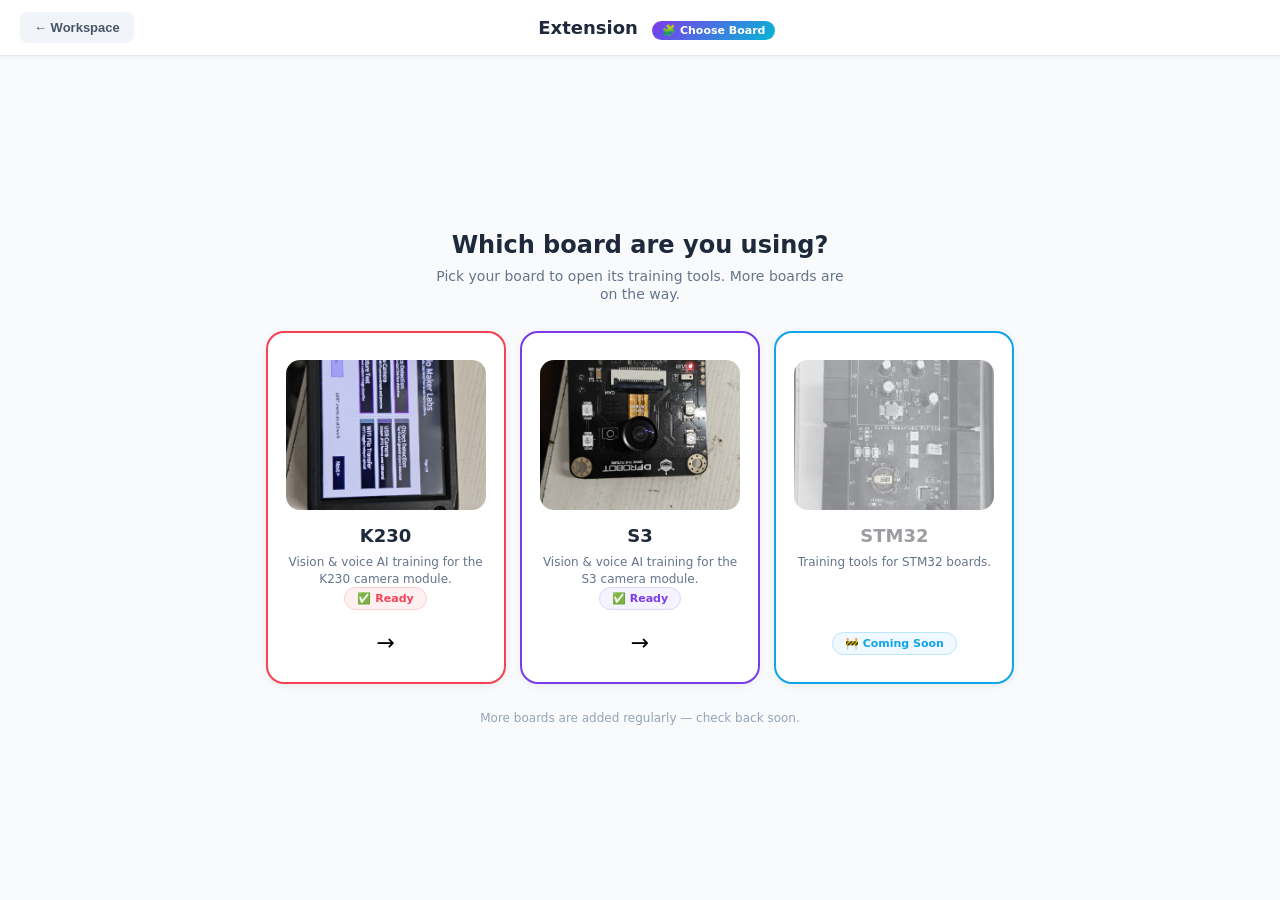
==== board.html @ ba00fbd4 "add extention function" ====
<!DOCTYPE html>
<html lang="en">

<head>
    <meta charset="utf-8" />
    <meta name="viewport" content="width=device-width, initial-scale=1" />
    <title>Curio Labs — Choose Board</title>
    <style>
        * {
            box-sizing: border-box;
            margin: 0;
            padding: 0;
        }

        html,
        body {
            width: 100%;
            height: 100%;
        }

        body {
            font-family: system-ui, -apple-system, sans-serif;
            background: #f8fafc;
            display: flex;
            flex-direction: column;
            overflow: hidden;
        }

        /* ── Header ── */
        .header {
            display: flex;
            align-items: center;
            justify-content: space-between;
            background: #fff;
            padding: clamp(6px, 1.6vmin, 12px) clamp(10px, 2.6vmin, 20px);
            border-bottom: 1px solid #e2e8f0;
            box-shadow: 0 1px 4px rgba(0, 0, 0, .06);
            flex-shrink: 0;
        }

        .back-btn {
            padding: clamp(4px, 1.2vmin, 8px) clamp(8px, 2vmin, 14px);
            background: #f1f5f9;
            border: none;
            border-radius: 8px;
            cursor: pointer;
            font-size: clamp(10px, 2vmin, 13px);
            font-weight: 600;
            color: #475569;
            white-space: nowrap;
        }

        .back-btn:hover {
            background: #e2e8f0;
        }

        .header h1 {
            font-size: clamp(13px, 2.6vmin, 18px);
            font-weight: 700;
            color: #1e293b;
            white-space: nowrap;
        }

        .header-badge {
            font-size: clamp(9px, 1.8vmin, 11px);
            font-weight: 700;
            background: linear-gradient(135deg, #7c3aed, #06b6d4);
            color: #fff;
            padding: 3px 10px;
            border-radius: 10px;
            margin-left: 8px;
            white-space: nowrap;
        }

        /* ── Main content ── */
        .content {
            flex: 1;
            display: flex;
            flex-direction: column;
            align-items: center;
            justify-content: center;
            padding: clamp(8px, 3vmin, 32px) clamp(6px, 3vmin, 20px);
            gap: clamp(10px, 3vmin, 32px);
            overflow-y: auto;
            min-height: 0;
            width: 100%;
        }

        .heading {
            text-align: center;
        }

        .heading h2 {
            font-size: clamp(15px, 3.4vmin, 24px);
            font-weight: 800;
            color: #1e293b;
            margin-bottom: clamp(2px, 1vmin, 8px);
        }

        .heading p {
            font-size: clamp(10px, 2vmin, 14px);
            color: #64748b;
            max-width: 420px;
            line-height: 1.3;
        }

        /* ── Card grid ── */
        .cards {
            display: flex;
            flex-direction: row;
            flex-wrap: nowrap;
            gap: clamp(4px, 1.6vmin, 24px);
            justify-content: center;
            width: 100%;
        }

        .card {
            flex: 1 1 0;
            width: 0;
            max-width: 240px;
            min-width: 0;
            word-wrap: break-word;
            overflow-wrap: break-word;
            background: #fff;
            border: 2px solid #e2e8f0;
            border-radius: clamp(8px, 2vmin, 20px);
            padding: clamp(8px, 3vmin, 28px) clamp(4px, 2vmin, 20px);
            text-align: center;
            cursor: pointer;
            transition: all .2s ease;
            box-shadow: 0 2px 8px rgba(0, 0, 0, .06);
            position: relative;
            overflow: hidden;
            display: flex;
            flex-direction: column;
            animation: fadeUp .35s ease both;
        }

        .card::before {
            content: '';
            position: absolute;
            inset: 0;
            opacity: 0;
            transition: opacity .2s;
            border-radius: 18px;
        }

        .card:hover {
            transform: translateY(-4px);
            box-shadow: 0 12px 32px rgba(0, 0, 0, .12);
        }

        .card:active {
            transform: translateY(-1px);
        }

        /* K230 — active/ready board */
        .card-k230 {
            border-color: #f54254;
            animation-delay: .05s;
        }

        .card-k230::before {
            background: linear-gradient(135deg, #fff1f2, #fff);
        }

        .card-k230:hover {
            border-color: #f54254;
        }

        /* STM32 — coming soon */
        .card-stm32 {
            border-color: #0ea5e9;
            animation-delay: .15s;
        }

        .card-stm32::before {
            background: linear-gradient(135deg, #f0f9ff, #fff);
        }

        /* S3 — active/ready board */
        .card-s3 {
            border-color: #7c3aed;
            animation-delay: .25s;
        }

        .card-s3::before {
            background: linear-gradient(135deg, #f5f3ff, #fff);
        }

        /* Disabled (coming-soon) boards aren't clickable */
        .card-disabled {
            cursor: not-allowed;
        }

        .card-disabled:hover {
            transform: none;
            box-shadow: 0 2px 8px rgba(0, 0, 0, .06);
        }

        .card-disabled .board-img,
        .card-disabled .card-title {
            opacity: .45;
            filter: grayscale(60%);
        }

        .board-img-wrap {
            width: 100%;
            aspect-ratio: 4 / 3;
            border-radius: clamp(6px, 1.6vmin, 14px);
            overflow: hidden;
            background: #f1f5f9;
            margin-bottom: clamp(6px, 2vmin, 16px);
            position: relative;
            z-index: 1;
        }

        .board-img {
            width: 100%;
            height: 100%;
            object-fit: cover;
            display: block;
        }

        .card-title {
            font-size: clamp(9px, 3vmin, 18px);
            font-weight: 800;
            color: #1e293b;
            margin-bottom: clamp(2px, 1.5vmin, 8px);
            position: relative;
            z-index: 1;
            line-height: 1.15;
        }

        .card-desc {
            font-size: clamp(7px, 2vmin, 12px);
            color: #64748b;
            line-height: 1.35;
            position: relative;
            z-index: 1;
        }

        .card-badge {
            display: inline-block;
            align-self: center;
            margin-top: auto;
            padding: clamp(2px, 0.8vmin, 4px) clamp(4px, 1.8vmin, 12px);
            border-radius: 20px;
            font-size: clamp(6px, 1.6vmin, 11px);
            font-weight: 700;
            position: relative;
            z-index: 1;
            white-space: nowrap;
        }

        .card-k230 .card-badge {
            background: #fff1f2;
            color: #f54254;
            border: 1px solid #fecdd3;
        }

        .card-stm32 .card-badge {
            background: #f0f9ff;
            color: #0ea5e9;
            border: 1px solid #bae6fd;
        }

        .card-s3 .card-badge {
            background: #f5f3ff;
            color: #7c3aed;
            border: 1px solid #ddd6fe;
        }

        .card-arrow {
            margin-top: clamp(4px, 2.4vmin, 20px);
            font-size: clamp(12px, 3vmin, 22px);
            position: relative;
            z-index: 1;
            transition: transform .2s;
        }

        .card:hover .card-arrow {
            transform: translateX(4px);
        }

        /* ── Bottom hint ── */
        .hint {
            font-size: clamp(9px, 1.8vmin, 12px);
            color: #94a3b8;
            text-align: center;
        }

        /* Animation on load */
        @keyframes fadeUp {
            from {
                opacity: 0;
                transform: translateY(20px);
            }

            to {
                opacity: 1;
                transform: translateY(0);
            }
        }

        /* ── Very small / very short screens (extra safety net) ── */
        @media screen and (max-width: 340px),
        screen and (max-height: 380px) {
            .content {
                gap: 6px;
                padding: 6px 4px;
            }

            .heading p {
                display: none;
            }
        }
    </style>
</head>

<body>

    <div class="header">
        <button class="back-btn" onclick="goBack()">← Workspace</button>
        <h1>Extension <span class="header-badge">🧩 Choose Board</span></h1>
        <div style="width:80px"></div><!-- spacer -->
    </div>

    <div class="content">
        <div class="heading">
            <h2>Which board are you using?</h2>
            <p>Pick your board to open its training tools. More boards are on the way.</p>
        </div>

        <div class="cards">

            <!-- K230 — ready -->
            <div class="card card-k230" onclick="openK230()">
                <div class="board-img-wrap">
                    <img class="board-img" src="img/k230.jpeg" alt="K230 board">
                </div>
                <div class="card-title">K230</div>
                <div class="card-desc">
                    Vision &amp; voice AI training for the K230 camera module.
                </div>
                <span class="card-badge">✅ Ready</span>
                <div class="card-arrow">→</div>
            </div>



            <!-- S3 — ready -->
            <div class="card card-s3" onclick="openS3()">
                <div class="board-img-wrap">
                    <img class="board-img" src="img/s3.jpeg" alt="S3 board">
                </div>
                <div class="card-title">S3</div>
                <div class="card-desc">
                    Vision &amp; voice AI training for the S3 camera module.
                </div>
                <span class="card-badge">✅ Ready</span>
                <div class="card-arrow">→</div>
            </div>
            <!-- STM32 — coming soon -->
            <div class="card card-stm32 card-disabled" title="STM32 support is coming soon">
                <div class="board-img-wrap">
                    <img class="board-img" src="img/stm32.jpeg" alt="STM32 board">
                </div>
                <div class="card-title">STM32</div>
                <div class="card-desc">
                    Training tools for STM32 boards.
                </div>
                <span class="card-badge">🚧 Coming Soon</span>
            </div>
        </div>

        <div class="hint">
            More boards are added regularly — check back soon.
        </div>
    </div>

    <script>
        'use strict';

        function send(type, extra) {
            const payload = JSON.stringify({ type, ...extra });
            if (window.ReactNativeWebView) {
                window.ReactNativeWebView.postMessage(payload);
            } else if (window.parent !== window) {
                window.parent.postMessage(payload, '*');
                window.opener?.postMessage(payload, '*');
            } else {
                // Standalone browser — navigate directly back to the workspace
                if (type === 'BOARD_SELECTED') window.location.href = 'index.html';
                if (type === 'CLOSE_BOARD') window.location.href = 'index.html';
            }
        }

        function openK230() {
            // K230 is ready — tag the workspace and return to it. Training is
            // launched later from the "K230 AI Vision" category's Train button.
            // (localStorage write is a fallback for standalone-browser mode,
            // where there's no parent/iframe to postMessage to.)
            try { localStorage.setItem('blockly_selected_board', 'k230'); } catch (e) { }
            send('BOARD_SELECTED', { board: 'k230' });
        }

        function openS3() {
            // S3 is ready — tag the workspace and return to it. Training is
            // launched later from the "S3 AI Vision" category's Train button.
            try { localStorage.setItem('blockly_selected_board', 's3'); } catch (e) { }
            send('BOARD_SELECTED', { board: 's3' });
        }

        function goBack() {
            send('CLOSE_BOARD');
        }
    </script>
    <script>
        // Fix 100vh on Android Expo WebView — set body height to actual visible height
        if (window.ReactNativeWebView) {
            function _fixBodyH() { document.body.style.height = window.innerHeight + 'px'; }
            _fixBodyH();
            window.addEventListener('resize', _fixBodyH);
        }
    </script>
</body>

</html>
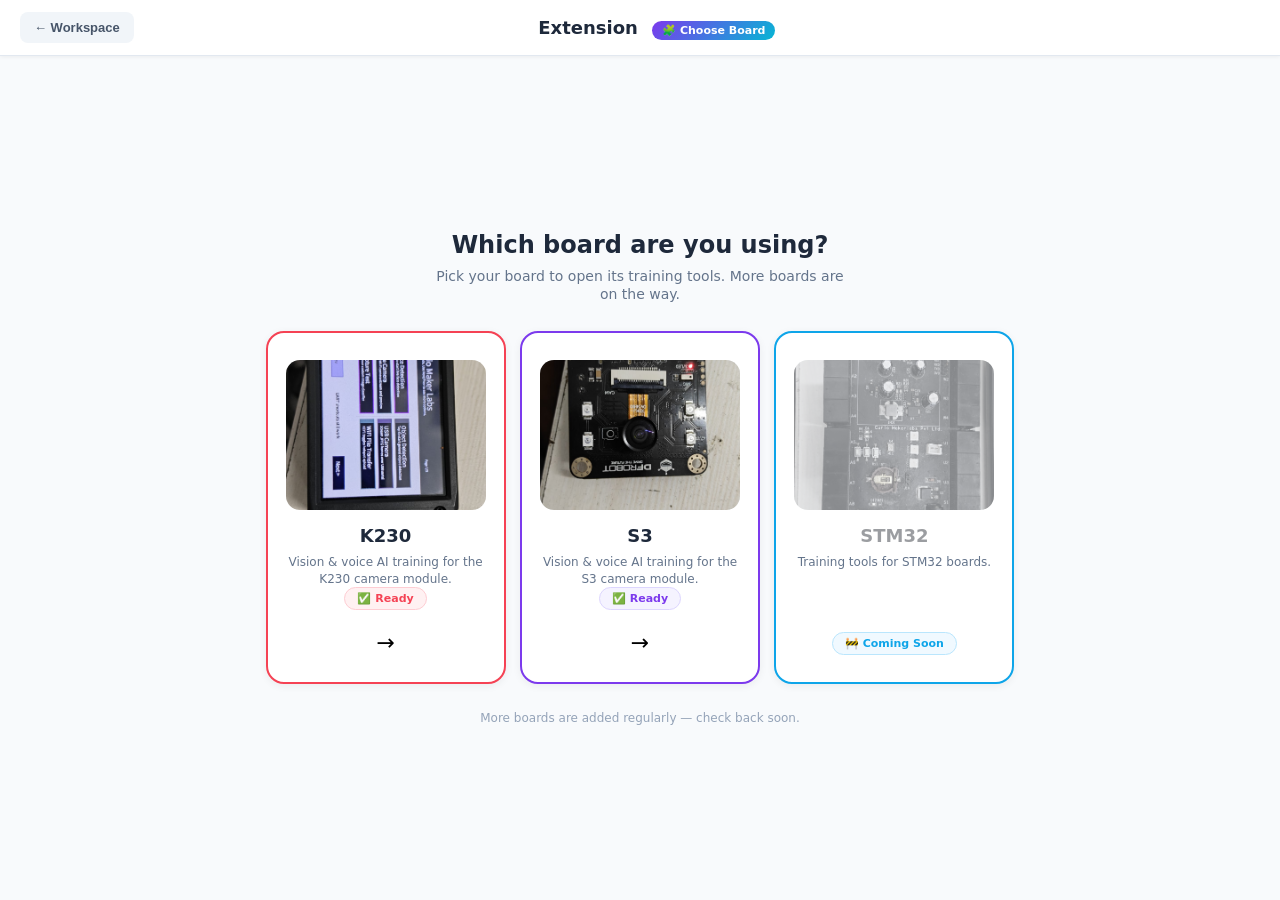
==== commit f253e27b: "fix extention" ====
--- a/board.html
+++ b/board.html
@@ -5,317 +5,7 @@
     <meta charset="utf-8" />
     <meta name="viewport" content="width=device-width, initial-scale=1" />
     <title>Curio Labs — Choose Board</title>
-    <style>
-        * {
-            box-sizing: border-box;
-            margin: 0;
-            padding: 0;
-        }
-
-        html,
-        body {
-            width: 100%;
-            height: 100%;
-        }
-
-        body {
-            font-family: system-ui, -apple-system, sans-serif;
-            background: #f8fafc;
-            display: flex;
-            flex-direction: column;
-            overflow: hidden;
-        }
-
-        /* ── Header ── */
-        .header {
-            display: flex;
-            align-items: center;
-            justify-content: space-between;
-            background: #fff;
-            padding: clamp(6px, 1.6vmin, 12px) clamp(10px, 2.6vmin, 20px);
-            border-bottom: 1px solid #e2e8f0;
-            box-shadow: 0 1px 4px rgba(0, 0, 0, .06);
-            flex-shrink: 0;
-        }
-
-        .back-btn {
-            padding: clamp(4px, 1.2vmin, 8px) clamp(8px, 2vmin, 14px);
-            background: #f1f5f9;
-            border: none;
-            border-radius: 8px;
-            cursor: pointer;
-            font-size: clamp(10px, 2vmin, 13px);
-            font-weight: 600;
-            color: #475569;
-            white-space: nowrap;
-        }
-
-        .back-btn:hover {
-            background: #e2e8f0;
-        }
-
-        .header h1 {
-            font-size: clamp(13px, 2.6vmin, 18px);
-            font-weight: 700;
-            color: #1e293b;
-            white-space: nowrap;
-        }
-
-        .header-badge {
-            font-size: clamp(9px, 1.8vmin, 11px);
-            font-weight: 700;
-            background: linear-gradient(135deg, #7c3aed, #06b6d4);
-            color: #fff;
-            padding: 3px 10px;
-            border-radius: 10px;
-            margin-left: 8px;
-            white-space: nowrap;
-        }
-
-        /* ── Main content ── */
-        .content {
-            flex: 1;
-            display: flex;
-            flex-direction: column;
-            align-items: center;
-            justify-content: center;
-            padding: clamp(8px, 3vmin, 32px) clamp(6px, 3vmin, 20px);
-            gap: clamp(10px, 3vmin, 32px);
-            overflow-y: auto;
-            min-height: 0;
-            width: 100%;
-        }
-
-        .heading {
-            text-align: center;
-        }
-
-        .heading h2 {
-            font-size: clamp(15px, 3.4vmin, 24px);
-            font-weight: 800;
-            color: #1e293b;
-            margin-bottom: clamp(2px, 1vmin, 8px);
-        }
-
-        .heading p {
-            font-size: clamp(10px, 2vmin, 14px);
-            color: #64748b;
-            max-width: 420px;
-            line-height: 1.3;
-        }
-
-        /* ── Card grid ── */
-        .cards {
-            display: flex;
-            flex-direction: row;
-            flex-wrap: nowrap;
-            gap: clamp(4px, 1.6vmin, 24px);
-            justify-content: center;
-            width: 100%;
-        }
-
-        .card {
-            flex: 1 1 0;
-            width: 0;
-            max-width: 240px;
-            min-width: 0;
-            word-wrap: break-word;
-            overflow-wrap: break-word;
-            background: #fff;
-            border: 2px solid #e2e8f0;
-            border-radius: clamp(8px, 2vmin, 20px);
-            padding: clamp(8px, 3vmin, 28px) clamp(4px, 2vmin, 20px);
-            text-align: center;
-            cursor: pointer;
-            transition: all .2s ease;
-            box-shadow: 0 2px 8px rgba(0, 0, 0, .06);
-            position: relative;
-            overflow: hidden;
-            display: flex;
-            flex-direction: column;
-            animation: fadeUp .35s ease both;
-        }
-
-        .card::before {
-            content: '';
-            position: absolute;
-            inset: 0;
-            opacity: 0;
-            transition: opacity .2s;
-            border-radius: 18px;
-        }
-
-        .card:hover {
-            transform: translateY(-4px);
-            box-shadow: 0 12px 32px rgba(0, 0, 0, .12);
-        }
-
-        .card:active {
-            transform: translateY(-1px);
-        }
-
-        /* K230 — active/ready board */
-        .card-k230 {
-            border-color: #f54254;
-            animation-delay: .05s;
-        }
-
-        .card-k230::before {
-            background: linear-gradient(135deg, #fff1f2, #fff);
-        }
-
-        .card-k230:hover {
-            border-color: #f54254;
-        }
-
-        /* STM32 — coming soon */
-        .card-stm32 {
-            border-color: #0ea5e9;
-            animation-delay: .15s;
-        }
-
-        .card-stm32::before {
-            background: linear-gradient(135deg, #f0f9ff, #fff);
-        }
-
-        /* S3 — active/ready board */
-        .card-s3 {
-            border-color: #7c3aed;
-            animation-delay: .25s;
-        }
-
-        .card-s3::before {
-            background: linear-gradient(135deg, #f5f3ff, #fff);
-        }
-
-        /* Disabled (coming-soon) boards aren't clickable */
-        .card-disabled {
-            cursor: not-allowed;
-        }
-
-        .card-disabled:hover {
-            transform: none;
-            box-shadow: 0 2px 8px rgba(0, 0, 0, .06);
-        }
-
-        .card-disabled .board-img,
-        .card-disabled .card-title {
-            opacity: .45;
-            filter: grayscale(60%);
-        }
-
-        .board-img-wrap {
-            width: 100%;
-            aspect-ratio: 4 / 3;
-            border-radius: clamp(6px, 1.6vmin, 14px);
-            overflow: hidden;
-            background: #f1f5f9;
-            margin-bottom: clamp(6px, 2vmin, 16px);
-            position: relative;
-            z-index: 1;
-        }
-
-        .board-img {
-            width: 100%;
-            height: 100%;
-            object-fit: cover;
-            display: block;
-        }
-
-        .card-title {
-            font-size: clamp(9px, 3vmin, 18px);
-            font-weight: 800;
-            color: #1e293b;
-            margin-bottom: clamp(2px, 1.5vmin, 8px);
-            position: relative;
-            z-index: 1;
-            line-height: 1.15;
-        }
-
-        .card-desc {
-            font-size: clamp(7px, 2vmin, 12px);
-            color: #64748b;
-            line-height: 1.35;
-            position: relative;
-            z-index: 1;
-        }
-
-        .card-badge {
-            display: inline-block;
-            align-self: center;
-            margin-top: auto;
-            padding: clamp(2px, 0.8vmin, 4px) clamp(4px, 1.8vmin, 12px);
-            border-radius: 20px;
-            font-size: clamp(6px, 1.6vmin, 11px);
-            font-weight: 700;
-            position: relative;
-            z-index: 1;
-            white-space: nowrap;
-        }
-
-        .card-k230 .card-badge {
-            background: #fff1f2;
-            color: #f54254;
-            border: 1px solid #fecdd3;
-        }
-
-        .card-stm32 .card-badge {
-            background: #f0f9ff;
-            color: #0ea5e9;
-            border: 1px solid #bae6fd;
-        }
-
-        .card-s3 .card-badge {
-            background: #f5f3ff;
-            color: #7c3aed;
-            border: 1px solid #ddd6fe;
-        }
-
-        .card-arrow {
-            margin-top: clamp(4px, 2.4vmin, 20px);
-            font-size: clamp(12px, 3vmin, 22px);
-            position: relative;
-            z-index: 1;
-            transition: transform .2s;
-        }
-
-        .card:hover .card-arrow {
-            transform: translateX(4px);
-        }
-
-        /* ── Bottom hint ── */
-        .hint {
-            font-size: clamp(9px, 1.8vmin, 12px);
-            color: #94a3b8;
-            text-align: center;
-        }
-
-        /* Animation on load */
-        @keyframes fadeUp {
-            from {
-                opacity: 0;
-                transform: translateY(20px);
-            }
-
-            to {
-                opacity: 1;
-                transform: translateY(0);
-            }
-        }
-
-        /* ── Very small / very short screens (extra safety net) ── */
-        @media screen and (max-width: 340px),
-        screen and (max-height: 380px) {
-            .content {
-                gap: 6px;
-                padding: 6px 4px;
-            }
-
-            .heading p {
-                display: none;
-            }
-        }
-    </style>
+  <link rel="stylesheet" href="css/board.css" />
 </head>
 
 <body>
@@ -379,8 +69,7 @@
         </div>
     </div>
 
-    <script>
-        'use strict';
+<script>        'use strict';
 
         function send(type, extra) {
             const payload = JSON.stringify({ type, ...extra });
@@ -396,19 +85,32 @@
             }
         }
 
+        function addSelectedBoard(board) {
+            try {
+                let boards = JSON.parse(localStorage.getItem('blockly_selected_boards') || 'null');
+                if (!boards) {
+                    let legacy = localStorage.getItem('blockly_selected_board');
+                    boards = legacy ? [legacy] : [];
+                }
+                if (!boards.includes(board)) boards.push(board);
+                localStorage.setItem('blockly_selected_boards', JSON.stringify(boards));
+                localStorage.setItem('blockly_selected_board', board);
+            } catch (e) { }
+        }
+
         function openK230() {
             // K230 is ready — tag the workspace and return to it. Training is
             // launched later from the "K230 AI Vision" category's Train button.
             // (localStorage write is a fallback for standalone-browser mode,
             // where there's no parent/iframe to postMessage to.)
-            try { localStorage.setItem('blockly_selected_board', 'k230'); } catch (e) { }
+            addSelectedBoard('k230');
             send('BOARD_SELECTED', { board: 'k230' });
         }
 
         function openS3() {
             // S3 is ready — tag the workspace and return to it. Training is
             // launched later from the "S3 AI Vision" category's Train button.
-            try { localStorage.setItem('blockly_selected_board', 's3'); } catch (e) { }
+            addSelectedBoard('s3');
             send('BOARD_SELECTED', { board: 's3' });
         }
 
@@ -416,8 +118,7 @@
             send('CLOSE_BOARD');
         }
     </script>
-    <script>
-        // Fix 100vh on Android Expo WebView — set body height to actual visible height
+<script>        // Fix 100vh on Android Expo WebView — set body height to actual visible height
         if (window.ReactNativeWebView) {
             function _fixBodyH() { document.body.style.height = window.innerHeight + 'px'; }
             _fixBodyH();
--- a/css/board.css
+++ b/css/board.css
@@ -0,0 +1,310 @@
+        * {
+            box-sizing: border-box;
+            margin: 0;
+            padding: 0;
+        }
+
+        html,
+        body {
+            width: 100%;
+            height: 100%;
+        }
+
+        body {
+            font-family: system-ui, -apple-system, sans-serif;
+            background: #f8fafc;
+            display: flex;
+            flex-direction: column;
+            overflow: hidden;
+        }
+
+        /* ── Header ── */
+        .header {
+            display: flex;
+            align-items: center;
+            justify-content: space-between;
+            background: #fff;
+            padding: clamp(6px, 1.6vmin, 12px) clamp(10px, 2.6vmin, 20px);
+            border-bottom: 1px solid #e2e8f0;
+            box-shadow: 0 1px 4px rgba(0, 0, 0, .06);
+            flex-shrink: 0;
+        }
+
+        .back-btn {
+            padding: clamp(4px, 1.2vmin, 8px) clamp(8px, 2vmin, 14px);
+            background: #f1f5f9;
+            border: none;
+            border-radius: 8px;
+            cursor: pointer;
+            font-size: clamp(10px, 2vmin, 13px);
+            font-weight: 600;
+            color: #475569;
+            white-space: nowrap;
+        }
+
+        .back-btn:hover {
+            background: #e2e8f0;
+        }
+
+        .header h1 {
+            font-size: clamp(13px, 2.6vmin, 18px);
+            font-weight: 700;
+            color: #1e293b;
+            white-space: nowrap;
+        }
+
+        .header-badge {
+            font-size: clamp(9px, 1.8vmin, 11px);
+            font-weight: 700;
+            background: linear-gradient(135deg, #7c3aed, #06b6d4);
+            color: #fff;
+            padding: 3px 10px;
+            border-radius: 10px;
+            margin-left: 8px;
+            white-space: nowrap;
+        }
+
+        /* ── Main content ── */
+        .content {
+            flex: 1;
+            display: flex;
+            flex-direction: column;
+            align-items: center;
+            justify-content: center;
+            padding: clamp(8px, 3vmin, 32px) clamp(6px, 3vmin, 20px);
+            gap: clamp(10px, 3vmin, 32px);
+            overflow-y: auto;
+            min-height: 0;
+            width: 100%;
+        }
+
+        .heading {
+            text-align: center;
+        }
+
+        .heading h2 {
+            font-size: clamp(15px, 3.4vmin, 24px);
+            font-weight: 800;
+            color: #1e293b;
+            margin-bottom: clamp(2px, 1vmin, 8px);
+        }
+
+        .heading p {
+            font-size: clamp(10px, 2vmin, 14px);
+            color: #64748b;
+            max-width: 420px;
+            line-height: 1.3;
+        }
+
+        /* ── Card grid ── */
+        .cards {
+            display: flex;
+            flex-direction: row;
+            flex-wrap: nowrap;
+            gap: clamp(4px, 1.6vmin, 24px);
+            justify-content: center;
+            width: 100%;
+        }
+
+        .card {
+            flex: 1 1 0;
+            width: 0;
+            max-width: 240px;
+            min-width: 0;
+            word-wrap: break-word;
+            overflow-wrap: break-word;
+            background: #fff;
+            border: 2px solid #e2e8f0;
+            border-radius: clamp(8px, 2vmin, 20px);
+            padding: clamp(8px, 3vmin, 28px) clamp(4px, 2vmin, 20px);
+            text-align: center;
+            cursor: pointer;
+            transition: all .2s ease;
+            box-shadow: 0 2px 8px rgba(0, 0, 0, .06);
+            position: relative;
+            overflow: hidden;
+            display: flex;
+            flex-direction: column;
+            animation: fadeUp .35s ease both;
+        }
+
+        .card::before {
+            content: '';
+            position: absolute;
+            inset: 0;
+            opacity: 0;
+            transition: opacity .2s;
+            border-radius: 18px;
+        }
+
+        .card:hover {
+            transform: translateY(-4px);
+            box-shadow: 0 12px 32px rgba(0, 0, 0, .12);
+        }
+
+        .card:active {
+            transform: translateY(-1px);
+        }
+
+        /* K230 — active/ready board */
+        .card-k230 {
+            border-color: #f54254;
+            animation-delay: .05s;
+        }
+
+        .card-k230::before {
+            background: linear-gradient(135deg, #fff1f2, #fff);
+        }
+
+        .card-k230:hover {
+            border-color: #f54254;
+        }
+
+        /* STM32 — coming soon */
+        .card-stm32 {
+            border-color: #0ea5e9;
+            animation-delay: .15s;
+        }
+
+        .card-stm32::before {
+            background: linear-gradient(135deg, #f0f9ff, #fff);
+        }
+
+        /* S3 — active/ready board */
+        .card-s3 {
+            border-color: #7c3aed;
+            animation-delay: .25s;
+        }
+
+        .card-s3::before {
+            background: linear-gradient(135deg, #f5f3ff, #fff);
+        }
+
+        /* Disabled (coming-soon) boards aren't clickable */
+        .card-disabled {
+            cursor: not-allowed;
+        }
+
+        .card-disabled:hover {
+            transform: none;
+            box-shadow: 0 2px 8px rgba(0, 0, 0, .06);
+        }
+
+        .card-disabled .board-img,
+        .card-disabled .card-title {
+            opacity: .45;
+            filter: grayscale(60%);
+        }
+
+        .board-img-wrap {
+            width: 100%;
+            aspect-ratio: 4 / 3;
+            border-radius: clamp(6px, 1.6vmin, 14px);
+            overflow: hidden;
+            background: #f1f5f9;
+            margin-bottom: clamp(6px, 2vmin, 16px);
+            position: relative;
+            z-index: 1;
+        }
+
+        .board-img {
+            width: 100%;
+            height: 100%;
+            object-fit: cover;
+            display: block;
+        }
+
+        .card-title {
+            font-size: clamp(9px, 3vmin, 18px);
+            font-weight: 800;
+            color: #1e293b;
+            margin-bottom: clamp(2px, 1.5vmin, 8px);
+            position: relative;
+            z-index: 1;
+            line-height: 1.15;
+        }
+
+        .card-desc {
+            font-size: clamp(7px, 2vmin, 12px);
+            color: #64748b;
+            line-height: 1.35;
+            position: relative;
+            z-index: 1;
+        }
+
+        .card-badge {
+            display: inline-block;
+            align-self: center;
+            margin-top: auto;
+            padding: clamp(2px, 0.8vmin, 4px) clamp(4px, 1.8vmin, 12px);
+            border-radius: 20px;
+            font-size: clamp(6px, 1.6vmin, 11px);
+            font-weight: 700;
+            position: relative;
+            z-index: 1;
+            white-space: nowrap;
+        }
+
+        .card-k230 .card-badge {
+            background: #fff1f2;
+            color: #f54254;
+            border: 1px solid #fecdd3;
+        }
+
+        .card-stm32 .card-badge {
+            background: #f0f9ff;
+            color: #0ea5e9;
+            border: 1px solid #bae6fd;
+        }
+
+        .card-s3 .card-badge {
+            background: #f5f3ff;
+            color: #7c3aed;
+            border: 1px solid #ddd6fe;
+        }
+
+        .card-arrow {
+            margin-top: clamp(4px, 2.4vmin, 20px);
+            font-size: clamp(12px, 3vmin, 22px);
+            position: relative;
+            z-index: 1;
+            transition: transform .2s;
+        }
+
+        .card:hover .card-arrow {
+            transform: translateX(4px);
+        }
+
+        /* ── Bottom hint ── */
+        .hint {
+            font-size: clamp(9px, 1.8vmin, 12px);
+            color: #94a3b8;
+            text-align: center;
+        }
+
+        /* Animation on load */
+        @keyframes fadeUp {
+            from {
+                opacity: 0;
+                transform: translateY(20px);
+            }
+
+            to {
+                opacity: 1;
+                transform: translateY(0);
+            }
+        }
+
+        /* ── Very small / very short screens (extra safety net) ── */
+        @media screen and (max-width: 340px),
+        screen and (max-height: 380px) {
+            .content {
+                gap: 6px;
+                padding: 6px 4px;
+            }
+
+            .heading p {
+                display: none;
+            }
+        }
+    
